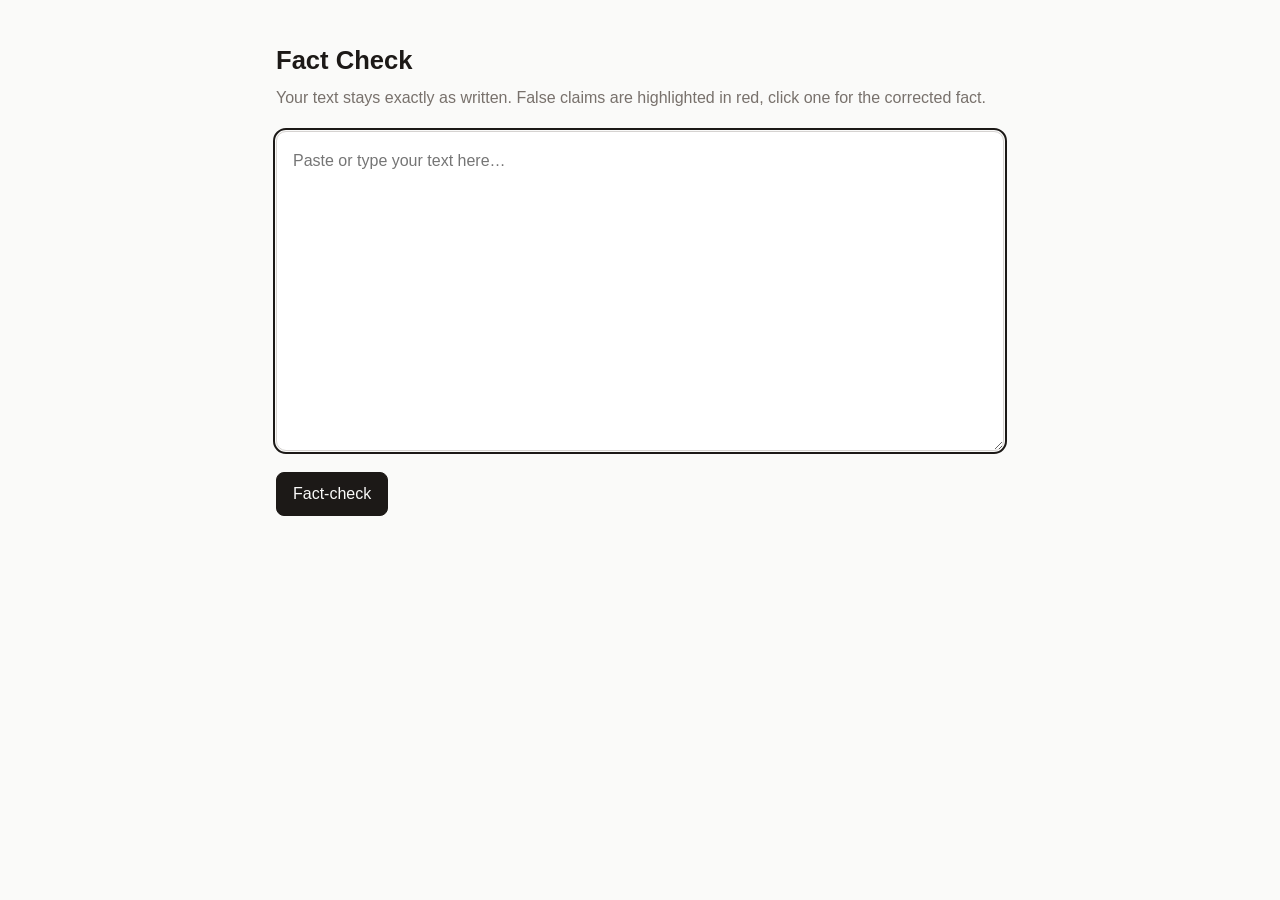
==== static/index.html @ 96267b64 "Fact checker: highlight false claims in red with a corrected-fact bubble Co-Authored-By: Claude Sonn" ====
<!doctype html>
<html lang="en">
<head>
<meta charset="utf-8">
<meta name="viewport" content="width=device-width, initial-scale=1">
<title>Fact Check</title>
<link rel="stylesheet" href="style.css">
</head>
<body>
<main>
  <header>
    <h1>Fact Check</h1>
    <p class="sub">Your text stays exactly as written. False claims are highlighted in red, click one for the corrected fact.</p>
  </header>

  <textarea id="input" placeholder="Paste or type your text here…" spellcheck="false" autofocus></textarea>
  <div id="review" class="review" hidden></div>

  <div class="bar">
    <button id="check" class="primary">Fact-check</button>
    <button id="edit" hidden>Edit text</button>
    <span id="status" role="status"></span>
  </div>
</main>

<div id="bubble" class="bubble" role="dialog" aria-label="Corrected fact" hidden>
  <div class="bubble-label">Corrected fact</div>
  <p id="bubble-correction" class="bubble-correction"></p>
  <p id="bubble-why" class="bubble-why"></p>
</div>

<script src="app.js"></script>
</body>
</html>
---- static/style.css ----
:root {
  --bg: #fafaf9;
  --fg: #1c1917;
  --muted: #78716c;
  --panel: #ffffff;
  --border: #d6d3d1;
  --red: #dc2626;
  --red-bg: rgba(220, 38, 38, 0.16);
  --accent: #1c1917;
  --accent-fg: #fafaf9;
}
@media (prefers-color-scheme: dark) {
  :root {
    --bg: #131211;
    --fg: #f5f5f4;
    --muted: #a8a29e;
    --panel: #1c1a19;
    --border: #3a3735;
    --red: #f87171;
    --red-bg: rgba(248, 113, 113, 0.22);
    --accent: #f5f5f4;
    --accent-fg: #131211;
  }
}

* { box-sizing: border-box; }
body {
  margin: 0;
  background: var(--bg);
  color: var(--fg);
  font: 16px/1.6 -apple-system, BlinkMacSystemFont, "Segoe UI", Roboto, sans-serif;
}
main { max-width: 760px; margin: 0 auto; padding: 40px 16px 80px; }
h1 { margin: 0 0 4px; font-size: 1.6rem; }
.sub { margin: 0 0 20px; color: var(--muted); }

textarea, .review {
  width: 100%;
  min-height: 320px;
  padding: 16px;
  background: var(--panel);
  color: var(--fg);
  border: 1px solid var(--border);
  border-radius: 10px;
  font: inherit;
  white-space: pre-wrap;
  overflow-wrap: anywhere;
}
textarea { resize: vertical; }
textarea:focus-visible { outline: 2px solid var(--fg); outline-offset: 1px; }

.bar { display: flex; align-items: center; gap: 12px; margin-top: 14px; flex-wrap: wrap; }
button {
  font: inherit;
  padding: 8px 16px;
  border: 1px solid var(--border);
  border-radius: 8px;
  background: var(--panel);
  color: var(--fg);
  cursor: pointer;
}
button.primary { background: var(--accent); color: var(--accent-fg); border-color: var(--accent); }
button:disabled { opacity: 0.55; cursor: progress; }
#status { color: var(--muted); font-size: 0.9rem; }
#status.error { color: var(--red); }

/* The highlight only decorates the user's own characters; it adds no text. */
mark.false-claim {
  background: var(--red-bg);
  color: inherit;
  border-bottom: 2px solid var(--red);
  border-radius: 2px;
  cursor: pointer;
}
mark.false-claim:hover, mark.false-claim.active { background: var(--red); color: #fff; }
mark.false-claim:focus-visible { outline: 2px solid var(--red); outline-offset: 2px; }

.bubble {
  position: absolute;
  z-index: 10;
  width: min(340px, calc(100vw - 24px));
  padding: 12px 14px;
  background: var(--panel);
  border: 1px solid var(--red);
  border-radius: 10px;
  box-shadow: 0 8px 24px rgba(0, 0, 0, 0.18);
  font-size: 0.95rem;
  line-height: 1.5;
}
.bubble[hidden] { display: none; }
.bubble-label { color: var(--red); font-size: 0.75rem; font-weight: 600; letter-spacing: 0.04em; text-transform: uppercase; }
.bubble-correction { margin: 4px 0 0; font-weight: 600; }
.bubble-why { margin: 6px 0 0; color: var(--muted); }
.bubble-why:empty { display: none; }
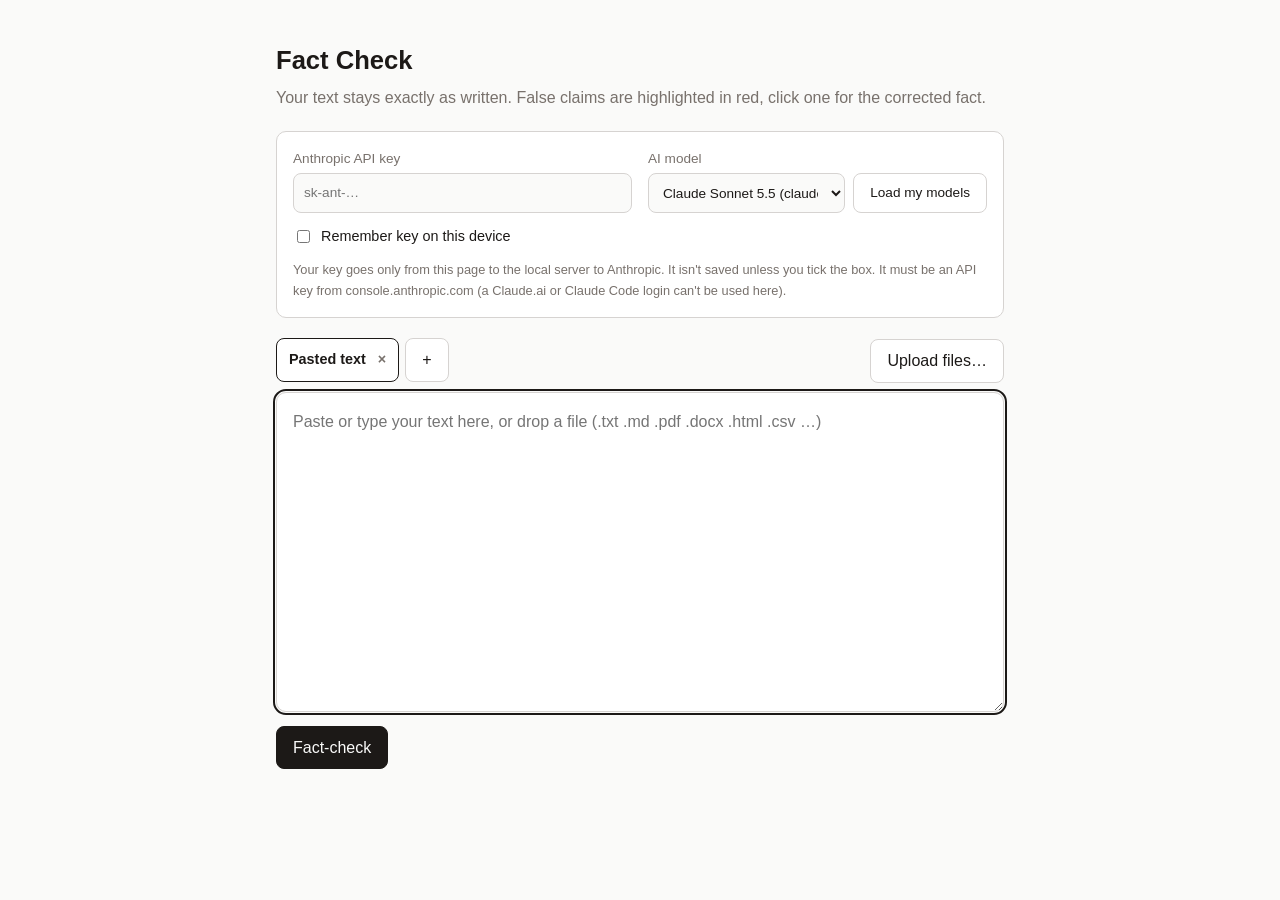
==== commit 70f0d10b: "Enter API key and pick model on the page; upload PDF/Word/text files Use structured outputs instead " ====
--- a/static/index.html
+++ b/static/index.html
@@ -13,8 +13,32 @@
     <p class="sub">Your text stays exactly as written. False claims are highlighted in red, click one for the corrected fact.</p>
   </header>
 
-  <textarea id="input" placeholder="Paste or type your text here…" spellcheck="false" autofocus></textarea>
-  <div id="review" class="review" hidden></div>
+  <section class="settings" aria-label="AI settings">
+    <label class="field">
+      <span>Anthropic API key</span>
+      <input id="key" type="password" placeholder="sk-ant-…" autocomplete="off" spellcheck="false">
+    </label>
+    <label class="field">
+      <span>AI model</span>
+      <span class="row">
+        <select id="model"></select>
+        <button id="load-models" type="button" title="List the models your key can use">Load my models</button>
+      </span>
+    </label>
+    <label class="remember"><input id="remember" type="checkbox"> Remember key on this device</label>
+    <p class="hint">Your key goes only from this page to the local server to Anthropic. It isn't saved unless you tick the box. It must be an API key from console.anthropic.com (a Claude.ai or Claude Code login can't be used here).</p>
+  </section>
+
+  <div class="docs-bar">
+    <div id="tabs" class="tabs" role="tablist"></div>
+    <button id="upload" type="button">Upload files…</button>
+    <input id="file" type="file" multiple hidden accept=".txt,.md,.markdown,.csv,.tsv,.json,.html,.htm,.xml,.log,.pdf,.docx">
+  </div>
+
+  <div id="drop" class="drop">
+    <textarea id="input" placeholder="Paste or type your text here, or drop a file (.txt .md .pdf .docx .html .csv …)" spellcheck="false" autofocus></textarea>
+    <div id="review" class="review" hidden></div>
+  </div>
 
   <div class="bar">
     <button id="check" class="primary">Fact-check</button>
--- a/static/style.css
+++ b/static/style.css
@@ -35,6 +35,7 @@
 .sub { margin: 0 0 20px; color: var(--muted); }
 
 textarea, .review {
+  display: block;
   width: 100%;
   min-height: 320px;
   padding: 16px;
@@ -92,3 +93,53 @@
 .bubble-correction { margin: 4px 0 0; font-weight: 600; }
 .bubble-why { margin: 6px 0 0; color: var(--muted); }
 .bubble-why:empty { display: none; }
+
+.settings {
+  display: grid;
+  grid-template-columns: 1fr 1fr;
+  gap: 12px 16px;
+  margin-bottom: 20px;
+  padding: 16px;
+  background: var(--panel);
+  border: 1px solid var(--border);
+  border-radius: 10px;
+}
+.field { display: flex; flex-direction: column; gap: 4px; font-size: 0.85rem; color: var(--muted); min-width: 0; }
+.row { display: flex; gap: 8px; flex-wrap: wrap; }
+.row select { flex: 1; min-width: 180px; width: auto; }
+input[type="password"], select {
+  font: inherit;
+  padding: 8px 10px;
+  background: var(--bg);
+  color: var(--fg);
+  border: 1px solid var(--border);
+  border-radius: 8px;
+  width: 100%;
+}
+.remember { grid-column: 1 / -1; font-size: 0.9rem; display: flex; gap: 8px; align-items: center; }
+.hint { grid-column: 1 / -1; margin: 0; font-size: 0.8rem; color: var(--muted); }
+@media (max-width: 600px) { .settings { grid-template-columns: 1fr; } }
+
+.docs-bar { display: flex; gap: 8px; align-items: center; margin-bottom: 8px; }
+.tabs { display: flex; gap: 6px; flex: 1; overflow-x: auto; padding-bottom: 2px; }
+.tab {
+  display: inline-flex;
+  align-items: center;
+  gap: 6px;
+  padding: 4px 6px 4px 12px;
+  border: 1px solid var(--border);
+  border-radius: 8px;
+  background: var(--panel);
+  cursor: pointer;
+  white-space: nowrap;
+  font-size: 0.9rem;
+}
+.tab[aria-selected="true"] { border-color: var(--fg); font-weight: 600; }
+.tab .name { max-width: 180px; overflow: hidden; text-overflow: ellipsis; }
+.tab .count { color: var(--red); font-size: 0.8rem; font-weight: 600; }
+.tab .close { all: unset; cursor: pointer; padding: 0 6px; color: var(--muted); border-radius: 4px; }
+.tab .close:hover { color: var(--fg); background: var(--border); }
+
+.drop.dragging textarea, .drop.dragging .review { border-style: dashed; border-color: var(--red); }
+
+[hidden] { display: none !important; }
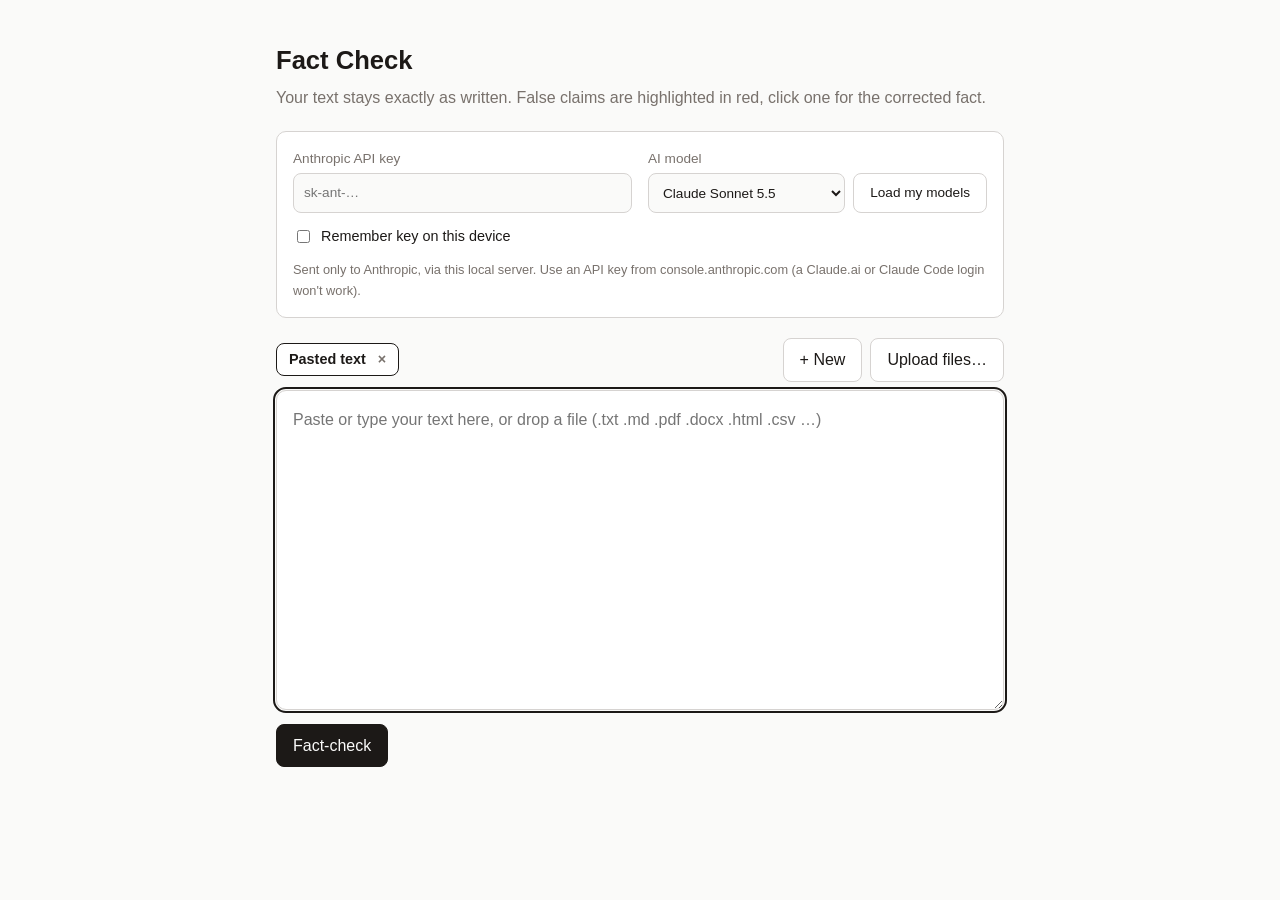
==== commit 636c8896: "Tidy layout: stable tab bar, readable model names, compact settings Co-Authored-By: Claude Sonnet 5." ====
--- a/static/index.html
+++ b/static/index.html
@@ -26,12 +26,15 @@
       </span>
     </label>
     <label class="remember"><input id="remember" type="checkbox"> Remember key on this device</label>
-    <p class="hint">Your key goes only from this page to the local server to Anthropic. It isn't saved unless you tick the box. It must be an API key from console.anthropic.com (a Claude.ai or Claude Code login can't be used here).</p>
+    <p class="hint">Sent only to Anthropic, via this local server. Use an API key from console.anthropic.com (a Claude.ai or Claude Code login won't work).</p>
   </section>
 
   <div class="docs-bar">
     <div id="tabs" class="tabs" role="tablist"></div>
-    <button id="upload" type="button">Upload files…</button>
+    <div class="docs-actions">
+      <button id="add-doc" type="button" title="New blank text" aria-label="New blank text">+ New</button>
+      <button id="upload" type="button">Upload files…</button>
+    </div>
     <input id="file" type="file" multiple hidden accept=".txt,.md,.markdown,.csv,.tsv,.json,.html,.htm,.xml,.log,.pdf,.docx">
   </div>
 
--- a/static/style.css
+++ b/static/style.css
@@ -96,6 +96,7 @@
 
 .settings {
   display: grid;
+  align-items: start;
   grid-template-columns: 1fr 1fr;
   gap: 12px 16px;
   margin-bottom: 20px;
@@ -118,10 +119,15 @@
 }
 .remember { grid-column: 1 / -1; font-size: 0.9rem; display: flex; gap: 8px; align-items: center; }
 .hint { grid-column: 1 / -1; margin: 0; font-size: 0.8rem; color: var(--muted); }
-@media (max-width: 600px) { .settings { grid-template-columns: 1fr; } }
+@media (max-width: 600px) {
+  .settings { grid-template-columns: 1fr; padding: 14px; }
+  main { padding-top: 24px; }
+  h1 { font-size: 1.4rem; }
+}
 
-.docs-bar { display: flex; gap: 8px; align-items: center; margin-bottom: 8px; }
-.tabs { display: flex; gap: 6px; flex: 1; overflow-x: auto; padding-bottom: 2px; }
+.docs-bar { display: flex; flex-wrap: wrap; gap: 8px; align-items: center; justify-content: space-between; margin-bottom: 8px; }
+.docs-actions { display: flex; gap: 8px; margin-left: auto; }
+.tabs { display: flex; flex-wrap: wrap; gap: 6px; flex: 1 1 200px; min-width: 0; }
 .tab {
   display: inline-flex;
   align-items: center;
